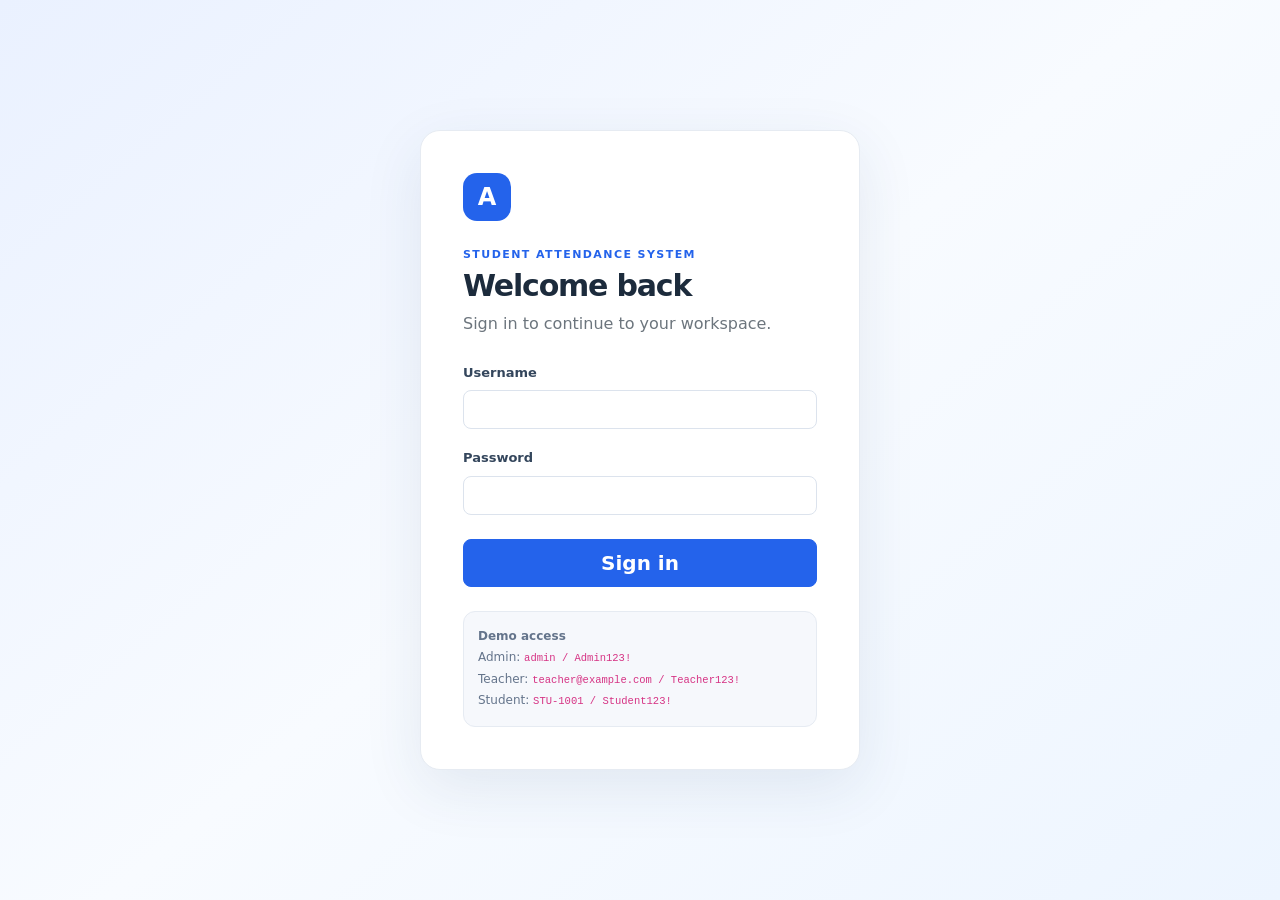
==== admin-dashboard.html @ 2befcc7b "Initial frontend commit" ====
<!doctype html>
<html lang="en"><head><meta charset="utf-8"><meta name="viewport" content="width=device-width, initial-scale=1"><title>Admin dashboard | Attendly</title>
<link href="https://cdn.jsdelivr.net/npm/bootstrap@5.3.3/dist/css/bootstrap.min.css" rel="stylesheet"><link href="css/style.css" rel="stylesheet"></head>
<body><div id="appShell"><main id="pageContent" class="loading-state">Loading dashboard…</main></div><script src="js/app.js"></script><script src="js/dashboard.js"></script></body></html>
---- css/style.css ----
:root{--navy:#102b50;--blue:#2463eb;--pale:#f4f7fc;--muted:#708198;--line:#e6ebf2}
*{box-sizing:border-box}body{margin:0;background:var(--pale);color:#1c2b3c;font-family:Inter,ui-sans-serif,system-ui,-apple-system,"Segoe UI",sans-serif}
.login-page{min-height:100vh;display:grid;place-items:center;padding:24px;background:linear-gradient(140deg,#eaf1ff,#f8fbff 50%,#edf5ff)}
.login-card{width:min(100%,440px);padding:42px;background:#fff;border:1px solid var(--line);border-radius:20px;box-shadow:0 18px 60px #24446b18}
.brand-mark{height:48px;width:48px;display:grid;place-items:center;background:var(--blue);color:white;border-radius:14px;font-weight:800;font-size:24px;margin-bottom:26px}
.eyebrow{font-size:11px;letter-spacing:.13em;font-weight:800;color:var(--blue)}.login-card h1{font-size:30px;font-weight:750;letter-spacing:-.04em}
.demo-hint{background:#f6f8fc;border:1px solid var(--line);border-radius:12px;padding:14px;font-size:12px;line-height:1.8;color:#64748b}
.sidebar{position:fixed;inset:0 auto 0 0;width:250px;background:var(--navy);color:#c4d2e5;padding:24px 16px;z-index:10;display:flex;flex-direction:column}
.sidebar-brand{display:flex;align-items:center;gap:12px;color:white;font-weight:750;font-size:17px;padding:0 10px 32px;text-decoration:none}
.sidebar-brand .brand-mark{margin:0;width:36px;height:36px;border-radius:11px;font-size:18px}
.nav-caption{font-size:10px;letter-spacing:.15em;color:#8297b3;padding:0 12px;margin:6px 0 10px}
.side-link{padding:11px 12px;border-radius:9px;text-decoration:none;color:#c4d2e5;font-size:14px;margin:2px 0;display:flex;gap:12px;align-items:center}
.side-link:hover,.side-link.active{color:#fff;background:#ffffff18}.side-icon{width:18px;text-align:center;font-size:16px}
.sidebar-bottom{margin-top:auto;border-top:1px solid #ffffff1c;padding:16px 8px 0;font-size:12px}.user-chip{color:white;font-weight:650;overflow:hidden;text-overflow:ellipsis}
.main-area{margin-left:250px;min-height:100vh}.topbar{height:72px;background:white;border-bottom:1px solid var(--line);display:flex;align-items:center;justify-content:space-between;padding:0 34px;position:sticky;top:0;z-index:5}
.page-content{padding:30px 34px;max-width:1500px;margin:auto}.page-heading{display:flex;justify-content:space-between;align-items:flex-start;gap:16px;margin-bottom:24px}
.page-heading h1{font-size:25px;font-weight:750;letter-spacing:-.035em;margin:0 0 6px}.page-heading p{color:var(--muted);margin:0;font-size:14px}
.content-card,.stat-card{background:white;border:1px solid var(--line);border-radius:14px;box-shadow:0 3px 15px #223a5905}
.content-card{padding:22px;margin-bottom:20px}.stat-card{padding:21px;height:100%}.stat-label{font-size:13px;color:var(--muted);font-weight:550}.stat-number{font-size:29px;font-weight:750;margin:8px 0 2px;letter-spacing:-.04em}.stat-icon{width:40px;height:40px;border-radius:12px;background:#edf3ff;color:var(--blue);display:grid;place-items:center;font-size:19px}
.table{--bs-table-bg:transparent;margin-bottom:0}.table thead th{font-size:11px;text-transform:uppercase;letter-spacing:.07em;color:#77869a;border-bottom-color:var(--line);font-weight:700;white-space:nowrap}.table td{vertical-align:middle;color:#334155;font-size:13px;border-bottom-color:#eef1f5}
.table-responsive{border:1px solid var(--line);border-radius:10px}.table-responsive .table{min-width:650px}.form-label{font-size:13px;font-weight:650;color:#34465c}.form-control,.form-select{border-color:#dce3ed;border-radius:8px;font-size:14px}.form-control:focus,.form-select:focus{border-color:#7ea1f8;box-shadow:0 0 0 .2rem #2463eb18}
.btn{font-weight:600;border-radius:8px}.btn-primary{background:var(--blue);border-color:var(--blue)}.btn-light{border:1px solid var(--line);background:#fff}
.badge-status{border-radius:20px;padding:6px 9px;font-size:11px;font-weight:700}.status-present{background:#e9f8f0;color:#13834a}.status-absent{background:#fff0f0;color:#bf3e45}.status-late{background:#fff5df;color:#9a6800}
.inline-alert{margin-bottom:18px}.empty-state{padding:35px;text-align:center;color:var(--muted);font-size:14px}.loading-state{padding:70px;text-align:center;color:var(--muted)}
.activity-row{display:flex;align-items:center;gap:12px;padding:13px 0;border-bottom:1px solid #eef1f5}.activity-row:last-child{border:0}.avatar{width:35px;height:35px;border-radius:50%;display:grid;place-items:center;background:#edf3ff;color:var(--blue);font-size:12px;font-weight:750}
.table-actions{white-space:nowrap}.mobile-menu{display:none}.search-box{max-width:270px}.text-small{font-size:12px;color:var(--muted)}
@media(max-width:900px){.sidebar{width:218px}.main-area{margin-left:218px}.topbar{padding:0 22px}.page-content{padding:24px 22px}}
@media(max-width:700px){.sidebar{transform:translateX(-100%);transition:transform .2s}.sidebar.open{transform:translateX(0)}.main-area{margin-left:0}.topbar{height:62px;padding:0 16px}.page-content{padding:22px 15px}.mobile-menu{display:inline-flex}.page-heading{align-items:center}.page-heading h1{font-size:22px}.login-card{padding:30px 24px}}
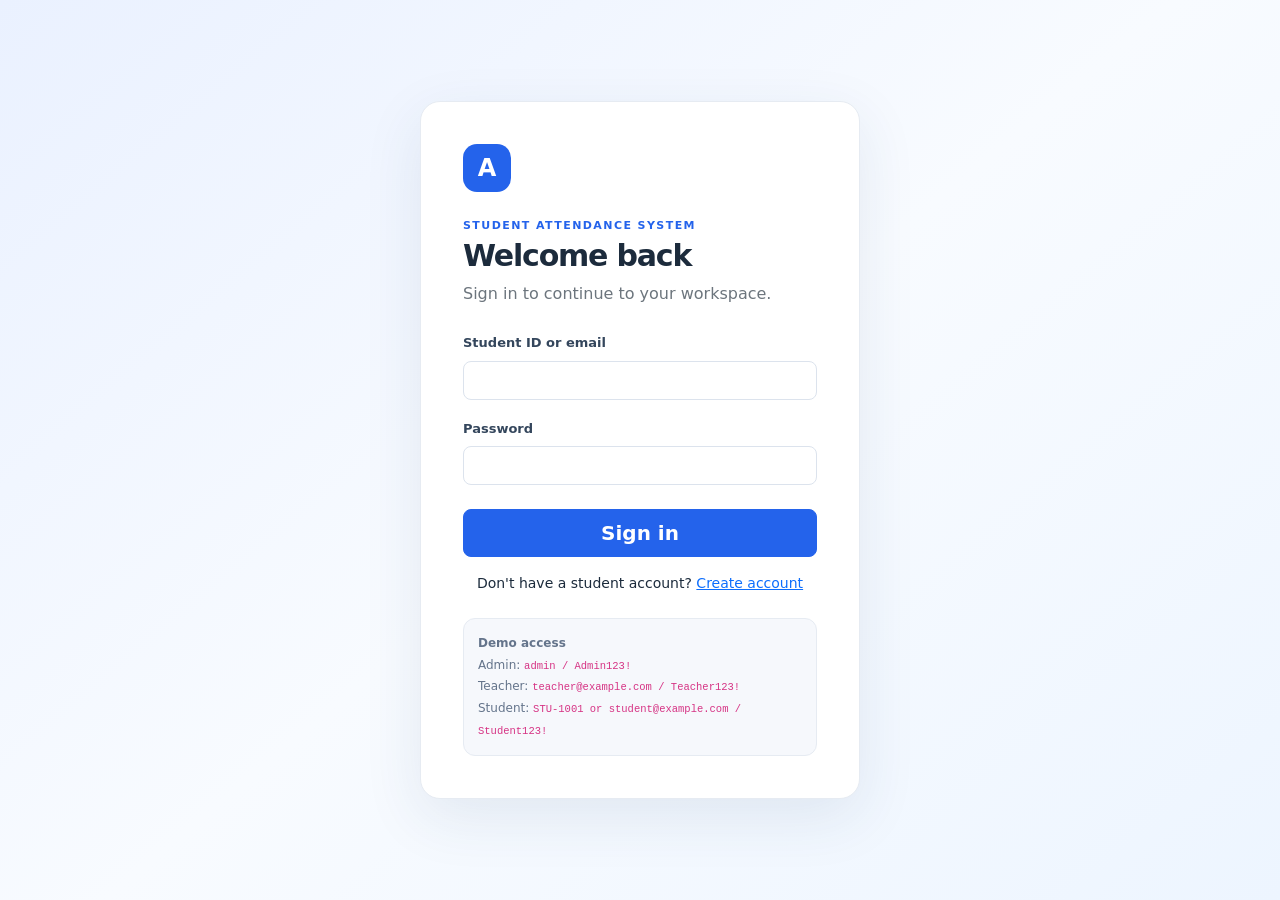
==== commit 63e7e8b7: "Prepare frontend for separate backend deployment Co-authored-by: Copilot <223556219+Copilot@users.no" ====
--- a/admin-dashboard.html
+++ b/admin-dashboard.html
@@ -1,4 +1,4 @@
 <!doctype html>
 <html lang="en"><head><meta charset="utf-8"><meta name="viewport" content="width=device-width, initial-scale=1"><title>Admin dashboard | Attendly</title>
 <link href="https://cdn.jsdelivr.net/npm/bootstrap@5.3.3/dist/css/bootstrap.min.css" rel="stylesheet"><link href="css/style.css" rel="stylesheet"></head>
-<body><div id="appShell"><main id="pageContent" class="loading-state">Loading dashboard…</main></div><script src="js/app.js"></script><script src="js/dashboard.js"></script></body></html>
+<body><div id="appShell"><main id="pageContent" class="loading-state">Loading dashboard…</main></div><script src="js/config.js"></script><script src="js/app.js"></script><script src="js/dashboard.js"></script></body></html>
